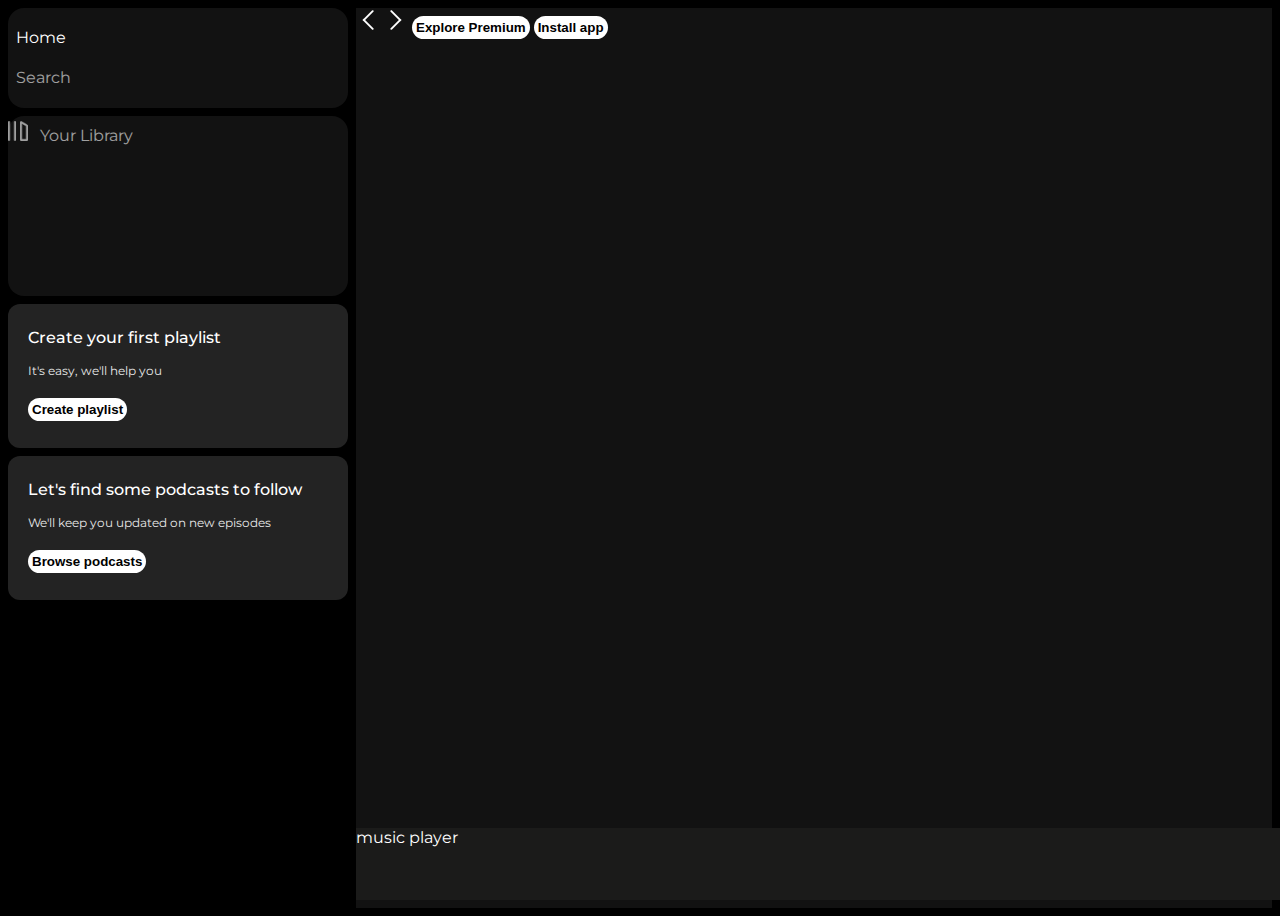
==== Spotify Homepage/index.html @ cc8709d1 "Add files via upload" ====
<!DOCTYPE html>
<html lang="en">
<head>
    <meta charset="UTF-8">
    <meta name="viewport" content="width=device-width, initial-scale=1.0">
    <link rel="stylesheet" href="https://cdnjs.cloudflare.com/ajax/libs/font-awesome/6.5.1/css/all.min.css" integrity="sha512-DTOQO9RWCH3ppGqcWaEA1BIZOC6xxalwEsw9c2QQeAIftl+Vegovlnee1c9QX4TctnWMn13TZye+giMm8e2LwA==" crossorigin="anonymous" referrerpolicy="no-referrer" />
    <link rel="icon" href ="logo.png">
    <title>Spotify - Web Player: Music for everyone</title>
    <link rel= "stylesheet" href="style.css">
    <link rel="preconnect" href="https://fonts.googleapis.com">
    <link rel="preconnect" href="https://fonts.gstatic.com" crossorigin>
    <link href="https://fonts.googleapis.com/css2?family=Montserrat:wght@300;400;500;600&display=swap" rel="stylesheet">
</head>
<body>
    <div class="main">
        <div class ="sidebar">
            <div class="nav">
                <div class="nav-option" style="opacity: 1";>
                    <i class="fa fa-home" aria-hidden="true"></i>
                    <a href="#">Home</a>
                </div>

                <div class="nav-option">
                    <i class="fa fa-search" aria-hidden="true"></i>
                    <a href="#">Search</a>
                </div>
            </div>


            <div class="library">
            <div class="options">
                <div class="lib-options nav-option">
                <img src="library_icon.png">
                    <a href="#">Your Library</a>
                </div>
                    <div class="icons">
                        <i class="fas fa-plus"></i>
                        <i class="fas fa-arrow-right"></i>
                    </div>
            </div>
            </div>
            <div class ="lib-box">
                <div class="box">
                    <p class="box-p1">Create your first playlist</p>
                    <p class="box-p2">It's easy, we'll help you</p>
                    <button class="badge">Create playlist</button>
                </div>
            </div>

            <div class ="lib-box">
                <div class="box">
                    <p class="box-p1">Let's find some podcasts to follow</p>
                    <p class="box-p2">We'll keep you updated on new episodes</p>
                    <button class="badge">Browse podcasts</button>
                </div>
            </div>

        </div>
        <div class="main-content">
            <div class="sticky-nav">
            <div class="sticky-nav-icons">
                <img src="backward_icon.png">
                <img src="forward_icon.png">
        
                
                <button class="badge">Explore Premium</button>
                <button class="badge"><i class="far fa-arrow-alt-circle-down"></i>Install app</button>
                <i class="far fa-user"></i>
                
            </div>
            <div class="cards"></div>
        </div>
        <div class="music-player">music player</div>
    </div>
</body>
</html>
---- Spotify Homepage/style.css ----
body{
    font-family: 'Montserrat', sans-serif;
    margin:0;
    background-color: #000;
    color:#fff;
    overflow: hidden;
}
.main{
    display: flex;
    height:100vh;
    padding:0.5rem;
}

.sidebar{
    background-color:#000;
    width:340px;
    border-radius: 1rem;
    margin-right: 0.5rem;

}

.main-content{
    background-color:#121212;
    flex:1;n 
    border-radius: 1rem;
    overflow: auto;
}

.music-player{
    background-color:rgb(27, 27, 26);
    position:fixed;
    bottom:0;
    width:100%;
    height: 72px;
}

a{
    text-decoration: none;
    color:#fff;
}

.nav{
    background-color: #121212;
    border-radius: 1rem;
    display:flex;
    flex-direction: column;
    justify-content: center;
    height: 100px;

    padding:0.5rem,0.75rem;


}

.nav-option{
    line-height: 2.5rem;
    opacity: 0.6;
}

.nav-option:hover{
    line-height: 2.5rem;
    opacity: 1;
}


.nav-option a{
    font-size:1rem ;
    margin-left: 0.5rem;
}

.library{
    background-color: #121212;
    border-radius: 1rem;
    height:20%;
    margin-top: 0.5rem;
    padding:0.5rem,0.75rem;
    
}

.options{
    display: flex;
    justify-content: space-between;
}

.lib-options img{
    width:1.25rem;
    height:1.25rem;
}

.icons{
    font-size: 1.3rem;
    display: flex;
}


.icons i{
    opacity: 0.7;
    margin-right: 1rem;
    
}

.icons i:hover{
    opacity: 1;
    margin-right: 1rem;
    
}

.box{
    background-color: #232323;
    height:8rem;
    border-radius: 0.75rem;
    margin:0.5rem 0 0 0.5 0;
    padding:0.5rem 1.25rem;
    margin-top: 0.5rem;
}
.box-p1{
    font-size:1rem;
    font-weight: 500;
}

.box-p2{
    font-size:0.75rem;
    opacity: 0.9;
}


.badge{
    background-color: white;
    border:none;
    border-radius: 100px;
    padding: 0.25rem;
    font-weight:700; 
    margin-top: 0.5rem;

}

.sticky-nav{
    display: inline-block;
}
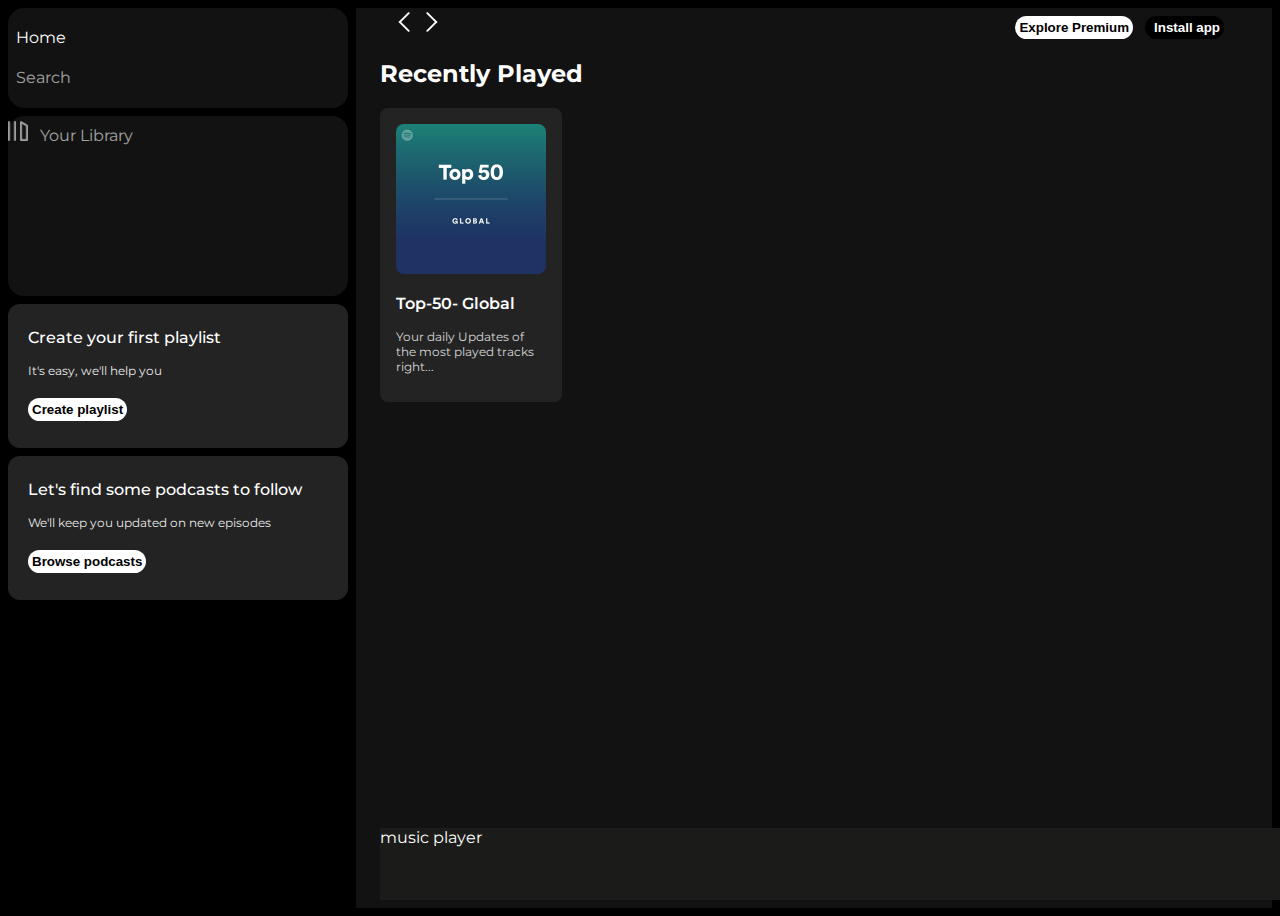
==== commit bab045c3: "2nd" ====
--- a/Spotify Homepage/index.html
+++ b/Spotify Homepage/index.html
@@ -60,15 +60,23 @@
             <div class="sticky-nav">
             <div class="sticky-nav-icons">
                 <img src="backward_icon.png">
-                <img src="forward_icon.png">
-        
-                
-                <button class="badge">Explore Premium</button>
-                <button class="badge"><i class="far fa-arrow-alt-circle-down"></i>Install app</button>
-                <i class="far fa-user"></i>
-                
+                <img src="forward_icon.png" class="hide">
             </div>
-            <div class="cards"></div>
+            <div class="sticky-nav-options">
+                <button class="badge nav-item hide">Explore Premium</button>
+                <button class="badge nav-item dark-badge"><i class="far fa-arrow-alt-circle-down"style="margin-right:5px;"></i>Install app</button>
+                <i class="far fa-user nav-item"></i>
+            </div>
+        </div>
+        <div class="cards">
+            <h2>Recently Played</h2>
+            <div class="cards-container">
+                <div class="card">
+                    <img src="./card1img.jpeg" class="card-img">
+                    <p class="card-title">Top-50- Global</p>
+                    <p class="card-info">Your daily Updates of the most played tracks right...</p>
+                </div>
+            </div>
         </div>
         <div class="music-player">music player</div>
     </div>
--- a/Spotify Homepage/style.css
+++ b/Spotify Homepage/style.css
@@ -21,9 +21,10 @@
 
 .main-content{
     background-color:#121212;
-    flex:1;n 
-    border-radius: 1rem;
+    flex:1; 
+    border-radius: 10 rem;
     overflow: auto;
+    padding: 0 1.5rem 0 1.5rem;
 }
 
 .music-player{
@@ -135,5 +136,58 @@
 }
 
 .sticky-nav{
-    display: inline-block;
+    position: sticky;
+    top:0;
+    background-color: #121212;
+    display:flex;
+    justify-content: space-between;
+    align-items: center;
+    padding: 1rem 0 1 rem 0;
+}
+.sticky-nav-icons{
+    margin-left: 0.75rem;
+}
+.sticky-nav-options{
+    display: flex;
+    justify-content: flex-end;
+    align-items: center;
+}
+.nav-item{
+    margin-right: 0.75rem;
+}
+
+.dark-badge{
+    background-color: #000;
+    color:#fff;
+}
+
+@media(max-width :1000px){
+    .hide{
+        display: none;
+    }
+}
+
+.card{
+    background-color:#232323;
+    width: 150px;
+    border-radius: 0.5rem;
+    padding:1rem;
+
+}
+.card-container{
+    display: flex;
+
+}
+.card-img{
+    width: 100%;
+    border-radius: 0.5rem;
+}
+
+.card-title{
+    font-weight: 600;
+}
+
+.card-info{
+    font-size: 0.75rem;
+    opacity: 0.8;
 }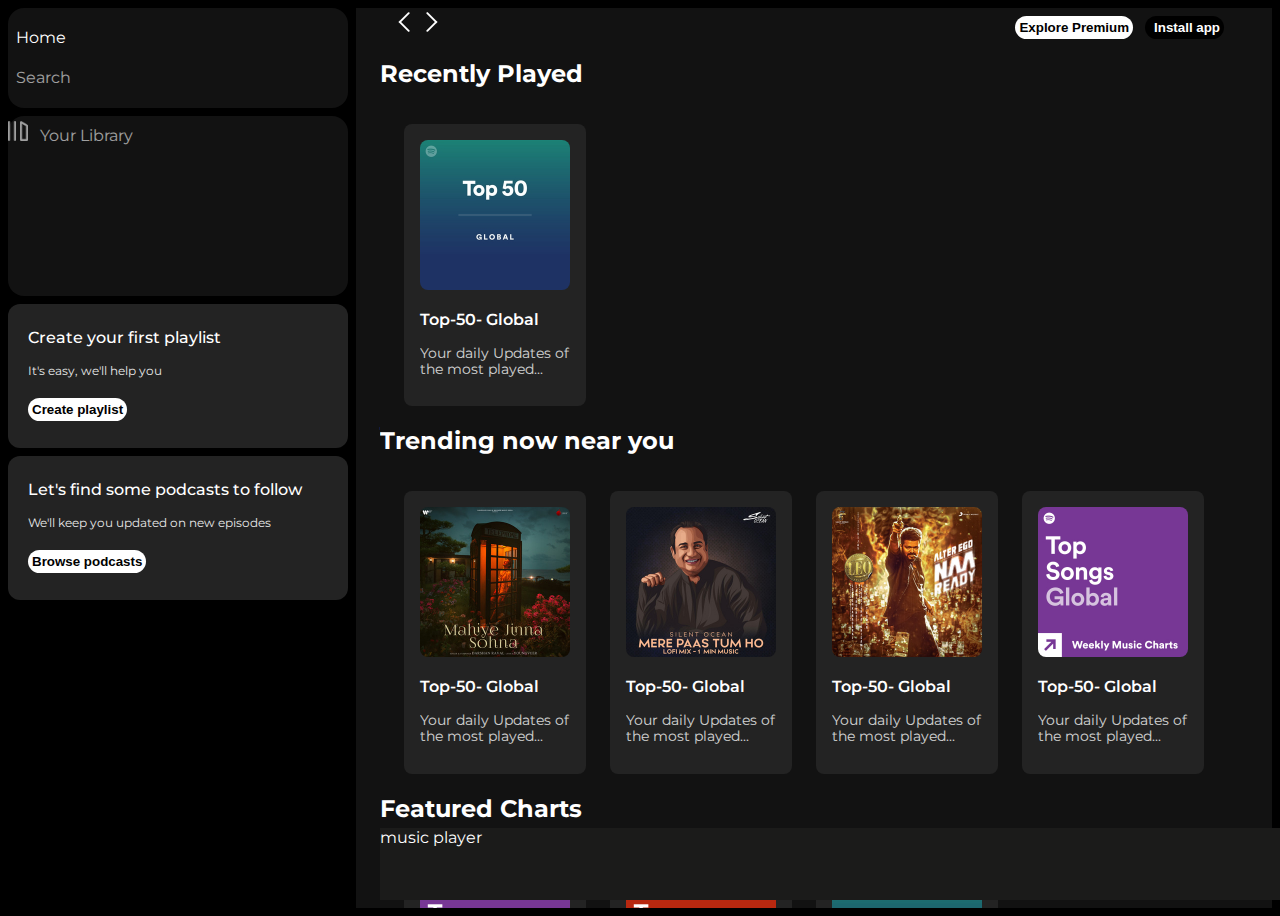
==== commit aa919e08: "3rd" ====
--- a/Spotify Homepage/index.html
+++ b/Spotify Homepage/index.html
@@ -68,16 +68,71 @@
                 <i class="far fa-user nav-item"></i>
             </div>
         </div>
-        <div class="cards">
+        
             <h2>Recently Played</h2>
             <div class="cards-container">
                 <div class="card">
                     <img src="./card1img.jpeg" class="card-img">
                     <p class="card-title">Top-50- Global</p>
-                    <p class="card-info">Your daily Updates of the most played tracks right...</p>
+                    <p class="card-info">Your daily Updates of the most played...</p>
                 </div>
             </div>
-        </div>
+
+            <h2>Trending now near you</h2>
+            <div class="cards-container">
+                <div class="card">
+                    <img src="./card2img.jpeg" class="card-img">
+                    <p class="card-title">Top-50- Global</p>
+                    <p class="card-info">Your daily Updates of the most played...</p>
+                </div>
+            
+
+                <div class="card">
+                    <img src="./card3img.jpeg" class="card-img">
+                    <p class="card-title">Top-50- Global</p>
+                    <p class="card-info">Your daily Updates of the most played...</p>
+                </div>
+
+            
+                <div class="card">
+                    <img src="./card4img.jpeg" class="card-img">
+                    <p class="card-title">Top-50- Global</p>
+                    <p class="card-info">Your daily Updates of the most played...</p>
+                </div>
+
+                <div class="card">
+                    <img src="./card5img.jpeg" class="card-img">
+                    <p class="card-title">Top-50- Global</p>
+                    <p class="card-info">Your daily Updates of the most played...</p>
+                </div>
+            </div>
+
+            <h2>Featured Charts</h2>
+            <div class="cards-container">
+                <div class="card">
+                    <img src="./card5img.jpeg" class="card-img">
+                    <p class="card-title">Top-50- Global</p>
+                    <p class="card-info">Your daily Updates of the most played...</p>
+                </div>
+
+                <div class="card">
+                    <img src="./card6img.jpeg" class="card-img">
+                    <p class="card-title">Top Songs- India</p>
+                    <p class="card-info">Your daily Updates of the most played...</p>
+                </div>
+
+                <div class="card">
+                    <img src="./card1img.jpeg" class="card-img">
+                    <p class="card-title">Top-50- Global</p>
+                    <p class="card-info">Your daily Updates of the most played...</p>
+                </div>
+            </div>
+            <div class="footer">
+                <div class="line"></div>
+            </div>
+
+
+        
         <div class="music-player">music player</div>
     </div>
 </body>
--- a/Spotify Homepage/style.css
+++ b/Spotify Homepage/style.css
@@ -143,6 +143,7 @@
     justify-content: space-between;
     align-items: center;
     padding: 1rem 0 1 rem 0;
+    z-index: 10;
 }
 .sticky-nav-icons{
     margin-left: 0.75rem;
@@ -172,11 +173,13 @@
     width: 150px;
     border-radius: 0.5rem;
     padding:1rem;
-
-}
-.card-container{
-    display: flex;
-
+    margin-left: 1.5rem;
+    margin-top: 1rem;
+
+}
+.cards-container{
+    display: flex;
+    flex-wrap: wrap;
 }
 .card-img{
     width: 100%;
@@ -188,6 +191,21 @@
 }
 
 .card-info{
-    font-size: 0.75rem;
+    font-size: 0.85rem;
     opacity: 0.8;
+}
+
+
+.footer{
+    height:300px;
+    display: flex;
+    align-items: center;
+    justify-content: center;
+}
+
+.line{
+    width:90%;
+    height: 50%;
+    border-top: 1px solid white ;
+    opacity: 0.4;
 }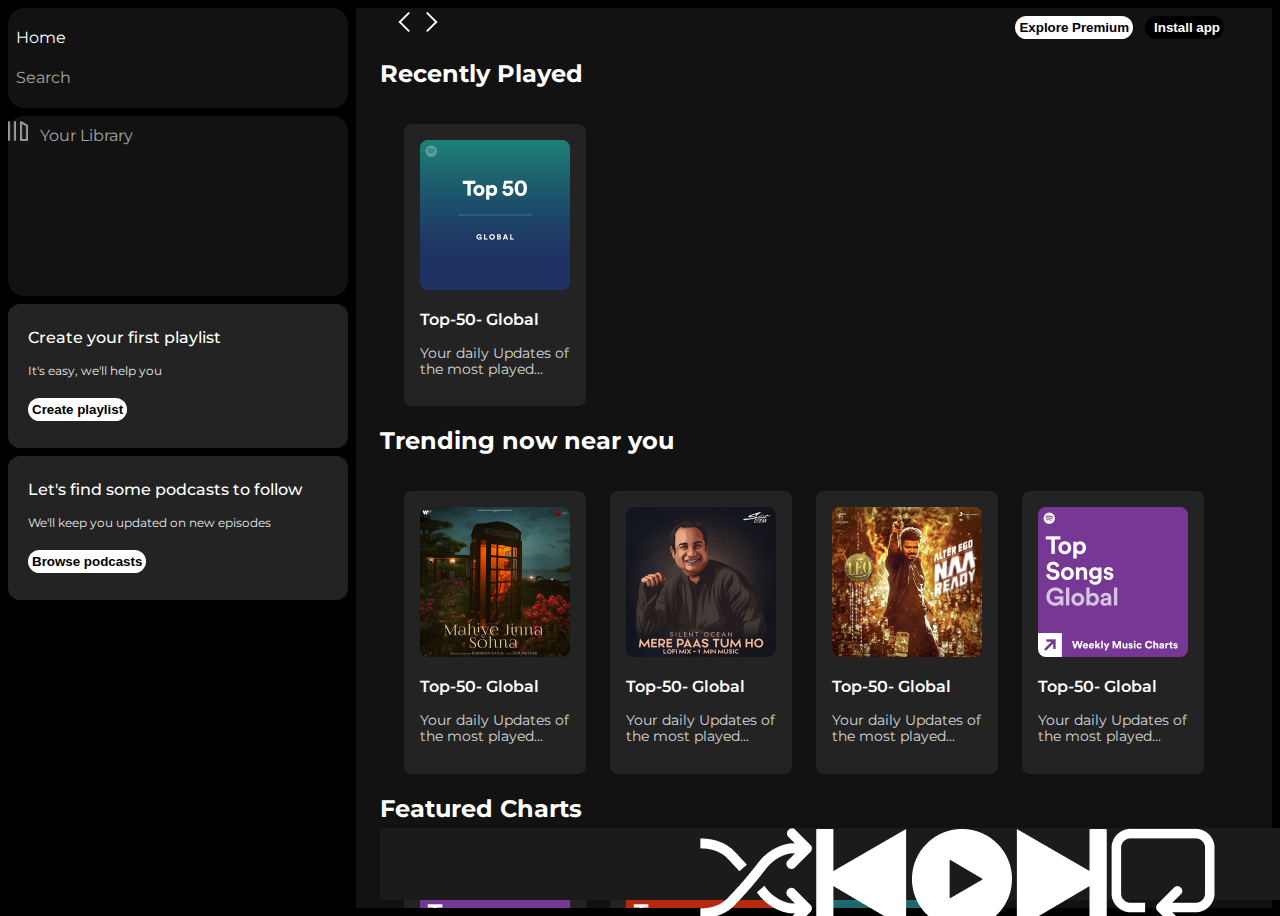
==== commit 9ae6e3c1: "4" ====
--- a/Spotify Homepage/index.html
+++ b/Spotify Homepage/index.html
@@ -133,7 +133,24 @@
 
 
         
-        <div class="music-player">music player</div>
+        <div class="music-player">
+            <div class="album"></div>
+            <div class="player">
+                <div class="player-controls">
+                    <img src="./player_icon1.png" class="player-control-icon">
+                    <img src="./player_icon2.png" class="player-control-icon">
+                    <img src="./player_icon3.png" class="player-control-icon">
+                    <img src="./player_icon4.png" class="player-control-icon">
+                    <img src="./player_icon5.png" class="player-control-icon">
+                </div>
+                <div class="playback-bar">
+                    <span class="curr-time">00:00</span>
+                    <input type="range" min="0" max="100" class="progress-bar">
+                    <span class="curr-time">03:33</span>
+                </div>
+            </div>
+            <div class="controls"></div>
+        </div>
     </div>
 </body>
 </html>--- a/Spotify Homepage/style.css
+++ b/Spotify Homepage/style.css
@@ -208,4 +208,18 @@
     height: 50%;
     border-top: 1px solid white ;
     opacity: 0.4;
+}
+
+.music-player{
+    display: flex;
+}
+.album{
+    width: 25%;
+}
+.player{
+    width: 50%;
+}
+
+.controls{
+    width: 25%;
 }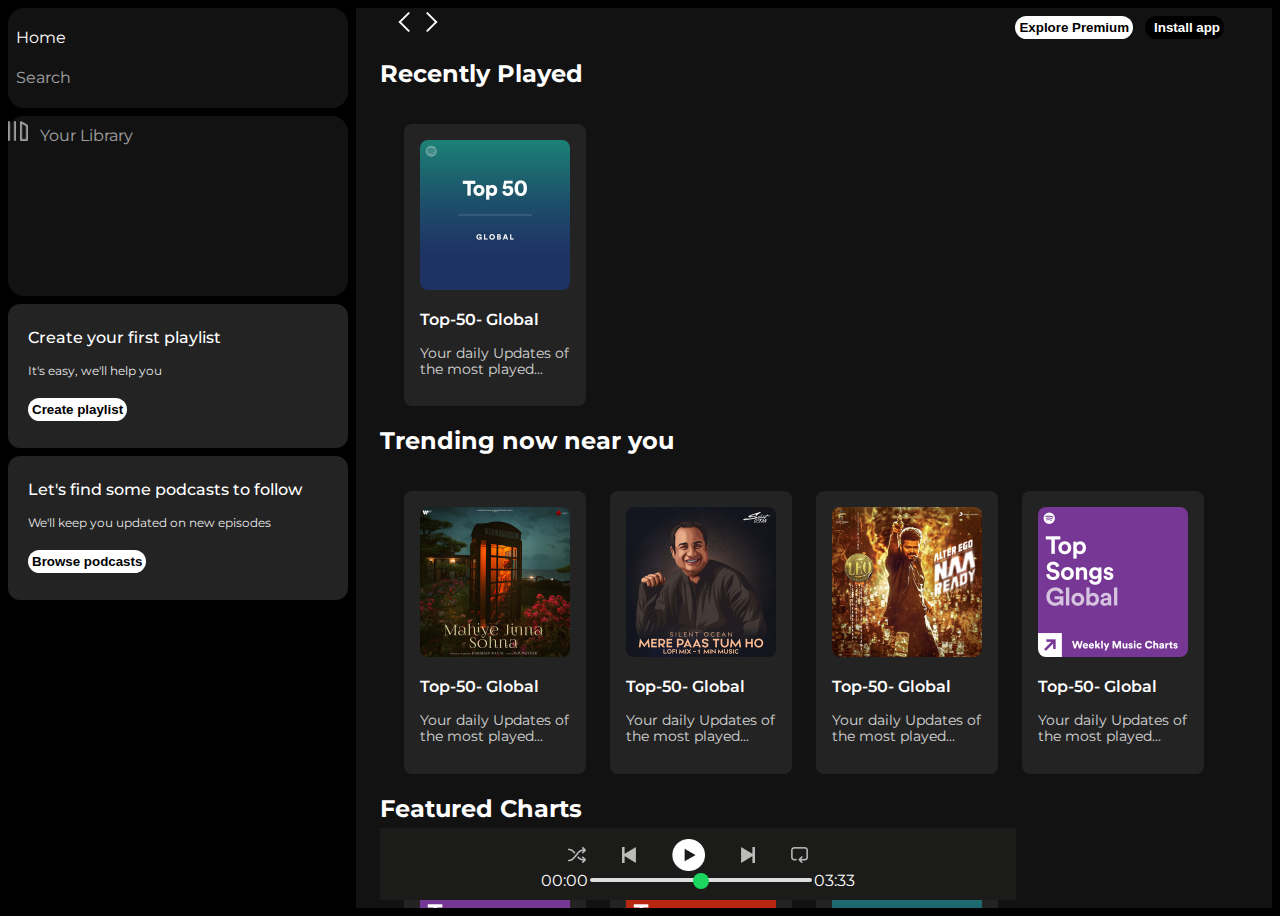
==== commit 420a497c: "7th" ====
--- a/Spotify Homepage/index.html
+++ b/Spotify Homepage/index.html
@@ -139,7 +139,7 @@
                 <div class="player-controls">
                     <img src="./player_icon1.png" class="player-control-icon">
                     <img src="./player_icon2.png" class="player-control-icon">
-                    <img src="./player_icon3.png" class="player-control-icon">
+                    <img src="./player_icon3.png" class="player-control-icon" style ="opacity: 1; height: 2rem;">
                     <img src="./player_icon4.png" class="player-control-icon">
                     <img src="./player_icon5.png" class="player-control-icon">
                 </div>
--- a/Spotify Homepage/style.css
+++ b/Spotify Homepage/style.css
@@ -29,9 +29,10 @@
 
 .music-player{
     background-color:rgb(27, 27, 26);
+    display: flex;
     position:fixed;
     bottom:0;
-    width:100%;
+    width: 636px;
     height: 72px;
 }
 
@@ -212,9 +213,12 @@
 
 .music-player{
     display: flex;
+    justify-content: space-between;
+    align-items: center;
 }
 .album{
     width: 25%;
+
 }
 .player{
     width: 50%;
@@ -222,4 +226,53 @@
 
 .controls{
     width: 25%;
+
+    
+}
+.player-controls{
+    display: flex;
+    justify-content: center;
+    align-items: center;
+}
+.player-control-icon{
+    padding-left: 8px;
+    height: 1rem;
+    margin-right: 1.75rem;
+    opacity: 0.7;
+}
+
+.player-control-icon:hover{
+    opacity: 1;
+}
+.playback-bar{
+    display: flex;
+    justify-content: center;
+    align-items: center;
+}
+.progress-bar{
+    width: 70% ;
+    appearance: none;
+    background-color: transparent;
+    cursor: pointer;
+
+}
+.progress-bar::-webkit-slider-runnable-track{
+    background-color: #ddd;
+}
+.progress-bar::-webkit-slider-runnable-track{
+    appearance: none;
+    height:0.25rem;
+    width: 1rem;
+    background: color #1bd760;
+    border-radius: 6px;
+    margin-top: -6;
+}
+.progress-bar::-webkit-slider-thumb{
+    -webkit-appearance: none; 
+    width: 1.2em; 
+    height: 1.2em; 
+    background: #1bd760;; 
+    border-radius: 50%; 
+    cursor: pointer;
+    margin-top: -5px;
 }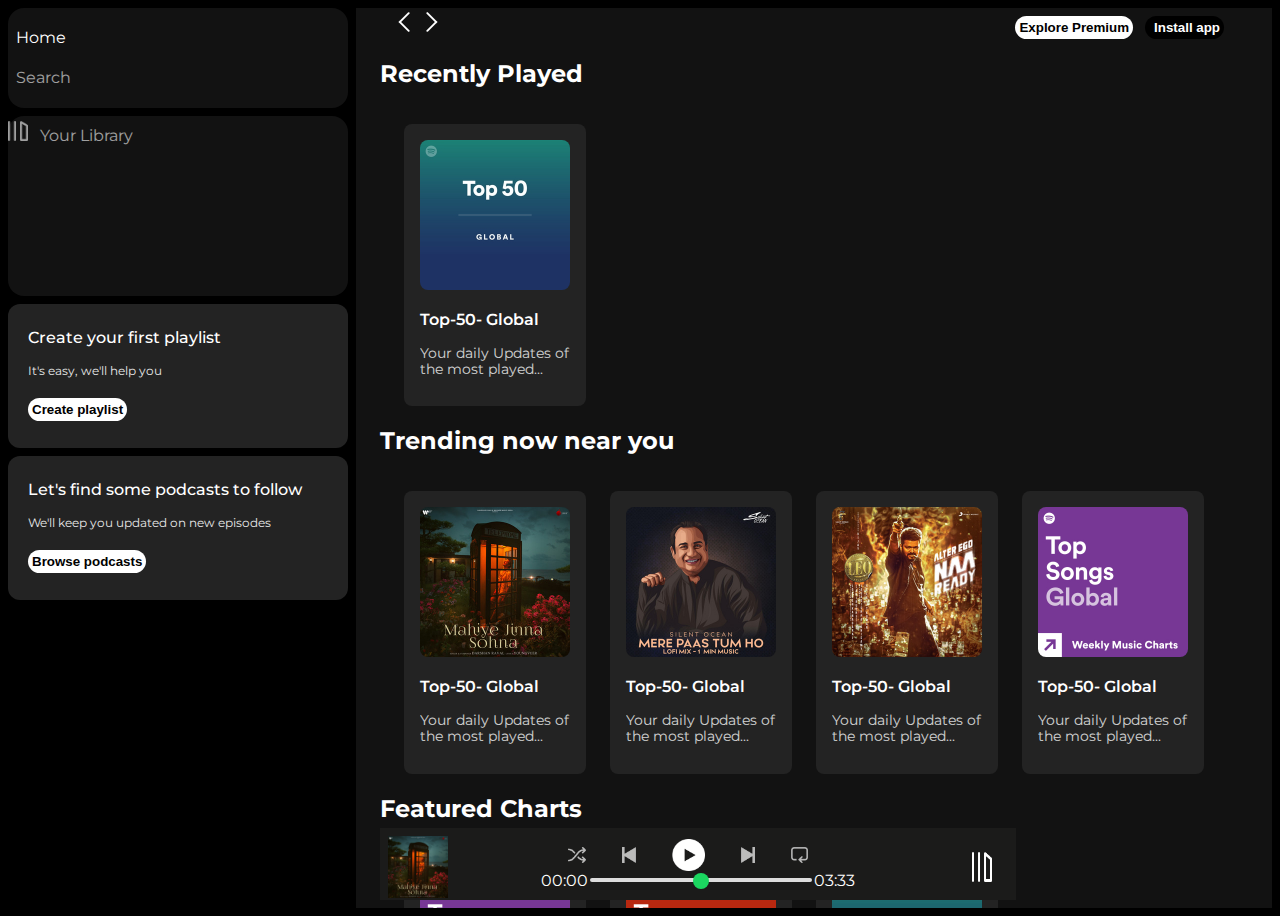
==== commit 6b2c049d: "8th" ====
--- a/Spotify Homepage/index.html
+++ b/Spotify Homepage/index.html
@@ -134,7 +134,9 @@
 
         
         <div class="music-player">
-            <div class="album"></div>
+            <div class="album">
+                <img src="./card2img.jpeg" class ="playing-image">
+            </div>
             <div class="player">
                 <div class="player-controls">
                     <img src="./player_icon1.png" class="player-control-icon">
@@ -149,7 +151,9 @@
                     <span class="curr-time">03:33</span>
                 </div>
             </div>
-            <div class="controls"></div>
+            <div class="controls">
+                <img src="./library_icon.png" class ="playing-image-library" >
+            </div>
         </div>
     </div>
 </body>
--- a/Spotify Homepage/style.css
+++ b/Spotify Homepage/style.css
@@ -275,4 +275,24 @@
     border-radius: 50%; 
     cursor: pointer;
     margin-top: -5px;
+}
+.album{
+    height: 72px;
+}
+.controls{
+    height: 72px;
+}
+
+.playing-image{
+    padding: 0.5rem;
+    padding-bottom: 1rem;
+    width: 60px;
+    height: 62px;
+}
+.playing-image-library{
+    float: right;
+    padding: 1.5rem;
+    width: 20px;
+    height: 30px;
+
 }